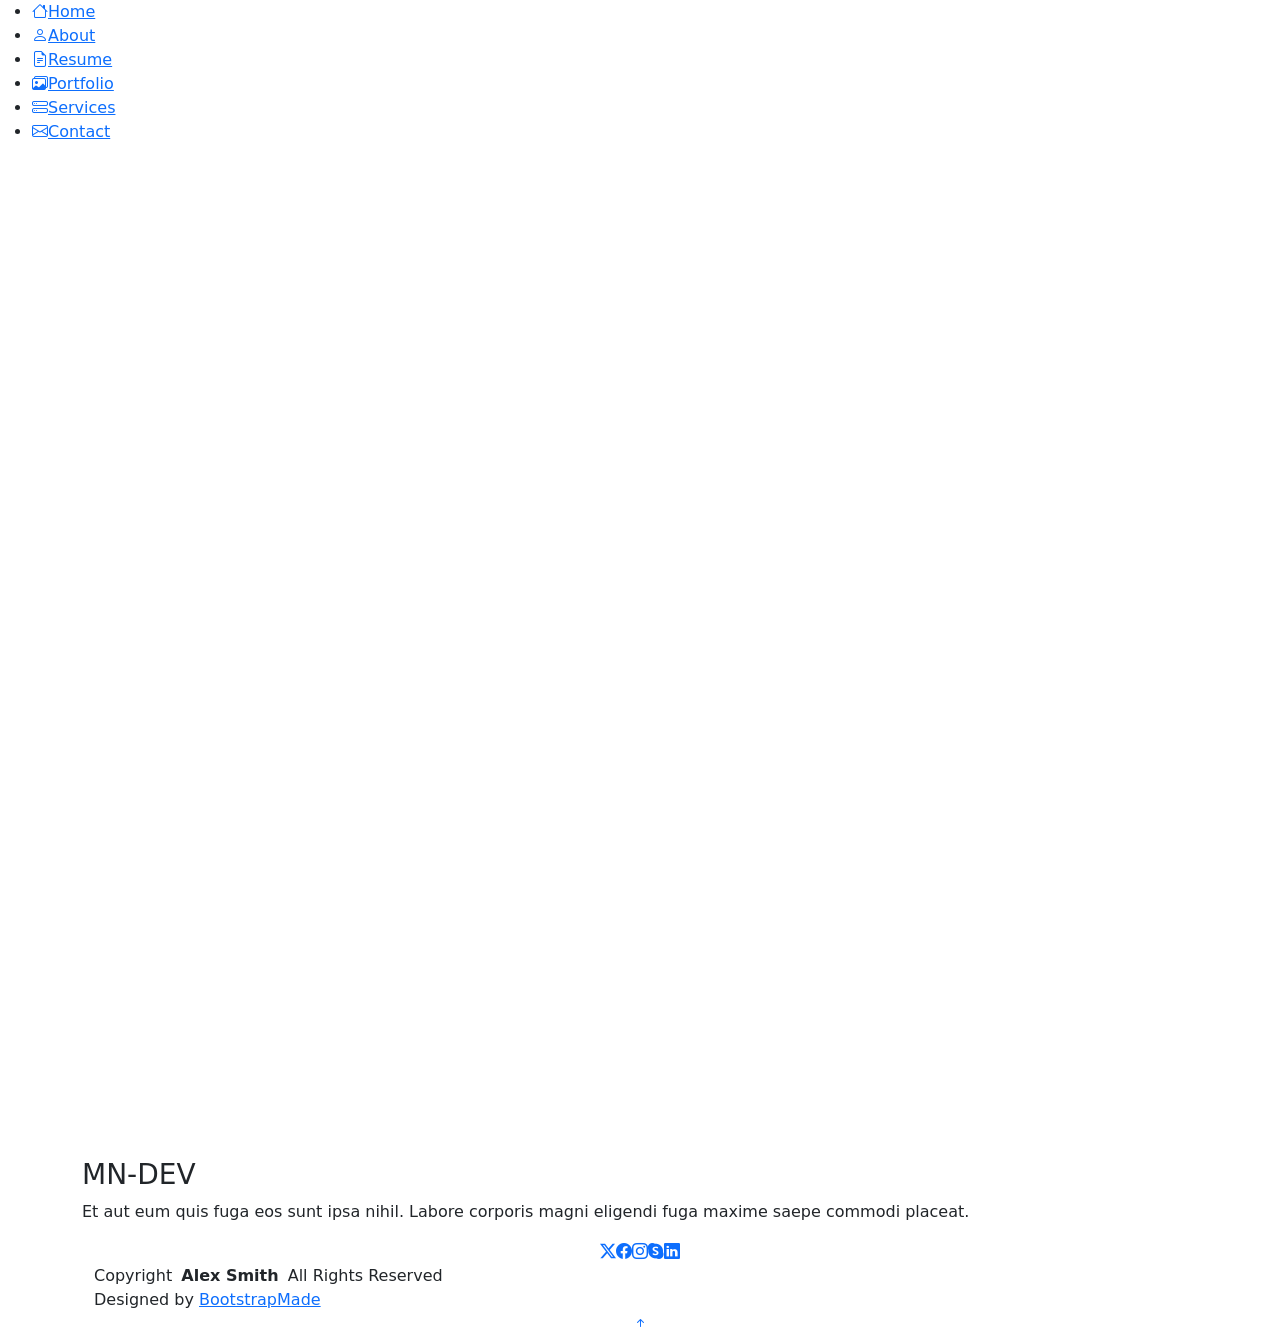
==== portfolio-details.html @ 781dfd60 "second commit" ====
<!DOCTYPE html>
<html lang="en">

<head>
  <meta charset="utf-8">
  <meta content="width=device-width, initial-scale=1.0" name="viewport">
  <title>Portfolio Details - MyResume Bootstrap Template</title>
  <meta content="" name="description">
  <meta content="" name="keywords">

  <!-- Favicons -->
  <link href="assets/img/favicon.png" rel="icon">
  <link href="assets/img/apple-touch-icon.png" rel="apple-touch-icon">

  <!-- Fonts -->
  <link href="https://fonts.googleapis.com" rel="preconnect">
  <link href="https://fonts.gstatic.com" rel="preconnect" crossorigin>
  <link href="https://fonts.googleapis.com/css2?family=Roboto:ital,wght@0,100;0,300;0,400;0,500;0,700;0,900;1,100;1,300;1,400;1,500;1,700;1,900&family=Poppins:ital,wght@0,100;0,200;0,300;0,400;0,500;0,600;0,700;0,800;0,900;1,100;1,200;1,300;1,400;1,500;1,600;1,700;1,800;1,900&family=Raleway:ital,wght@0,100;0,200;0,300;0,400;0,500;0,600;0,700;0,800;0,900;1,100;1,200;1,300;1,400;1,500;1,600;1,700;1,800;1,900&display=swap" rel="stylesheet">

  <!-- Vendor CSS Files -->
  <link href="assets/vendor/bootstrap/css/bootstrap.min.css" rel="stylesheet">
  <link href="assets/vendor/bootstrap-icons/bootstrap-icons.css" rel="stylesheet">
  <link href="assets/vendor/aos/aos.css" rel="stylesheet">
  <link href="assets/vendor/glightbox/css/glightbox.min.css" rel="stylesheet">
  <link href="assets/vendor/swiper/swiper-bundle.min.css" rel="stylesheet">

  <!-- Main CSS File -->
  <link href="assets/css/main.css" rel="stylesheet">

  <!-- =======================================================
  * Template Name: MyResume
  * Template URL: https://bootstrapmade.com/free-html-bootstrap-template-my-resume/
  * Updated: Jun 29 2024 with Bootstrap v5.3.3
  * Author: BootstrapMade.com
  * License: https://bootstrapmade.com/license/
  ======================================================== -->
</head>

<body class="portfolio-details-page">

  <header id="header" class="header d-flex flex-column justify-content-center">

    <i class="header-toggle d-xl-none bi bi-list"></i>

    <nav id="navmenu" class="navmenu">
      <ul>
        <li><a href="#hero"><i class="bi bi-house navicon"></i><span>Home</span></a></li>
        <li><a href="#about"><i class="bi bi-person navicon"></i><span>About</span></a></li>
        <li><a href="#resume"><i class="bi bi-file-earmark-text navicon"></i><span>Resume</span></a></li>
        <li><a href="#portfolio"><i class="bi bi-images navicon"></i><span>Portfolio</span></a></li>
        <li><a href="#services"><i class="bi bi-hdd-stack navicon"></i><span>Services</span></a></li>
        <li><a href="#contact"><i class="bi bi-envelope navicon"></i><span>Contact</span></a></li>
      </ul>
    </nav>

  </header>

  <main class="main">

    <!-- Page Title -->
    <div class="page-title" data-aos="fade">
      <div class="container">
        <nav class="breadcrumbs">
          <ol>
            <li><a href="index.html">Home</a></li>
            <li class="current">Portfolio Details</li>
          </ol>
        </nav>
        <h1>Portfolio Details</h1>
      </div>
    </div><!-- End Page Title -->

    <!-- Portfolio Details Section -->
    <section id="portfolio-details" class="portfolio-details section">

      <div class="container" data-aos="fade-up">

        <div class="portfolio-details-slider swiper init-swiper">
          <script type="application/json" class="swiper-config">
            {
              "loop": true,
              "speed": 600,
              "autoplay": {
                "delay": 5000
              },
              "slidesPerView": "auto",
              "navigation": {
                "nextEl": ".swiper-button-next",
                "prevEl": ".swiper-button-prev"
              },
              "pagination": {
                "el": ".swiper-pagination",
                "type": "bullets",
                "clickable": true
              }
            }
          </script>
          <div id="swipper" class="swiper-wrapper align-items-center">

            <div class="swiper-slide">
              <img src="assets/img/portfolio/app-1.jpg" alt="">
            </div>

            <div class="swiper-slide">
              <img src="assets/img/portfolio/product-1.jpg" alt="">
            </div>

            <div class="swiper-slide">
              <img src="assets/img/portfolio/branding-1.jpg" alt="">
            </div>

            <div class="swiper-slide">
              <img src="assets/img/portfolio/books-1.jpg" alt="">
            </div>

          </div>
          <div class="swiper-button-prev"></div>
          <div class="swiper-button-next"></div>
          <div class="swiper-pagination"></div>
        </div>

        <div class="row justify-content-between gy-4 mt-4">

          <div class="col-lg-8" id="project-details"></div>
          <div class="col-lg-3" id="project-info"></div>

        </div>

        <div class="text-center mt-4">
          <button id="prevBtn" class="btn btn-outline-secondary me-2">Previous</button>
          <button id="nextBtn" class="btn btn-primary">Next</button>
        </div>

      </div>

    </section><!-- /Portfolio Details Section -->

  </main>

  <footer id="footer" class="footer position-relative light-background">
    <div class="container">
      <h3 class="sitename">MN-DEV</h3>
      <p>Et aut eum quis fuga eos sunt ipsa nihil. Labore corporis magni eligendi fuga maxime saepe commodi placeat.</p>
      <div class="social-links d-flex justify-content-center">
        <a href=""><i class="bi bi-twitter-x"></i></a>
        <a href=""><i class="bi bi-facebook"></i></a>
        <a href=""><i class="bi bi-instagram"></i></a>
        <a href=""><i class="bi bi-skype"></i></a>
        <a href=""><i class="bi bi-linkedin"></i></a>
      </div>
      <div class="container" style="opacity: 1;">
        <div class="copyright">
          <span>Copyright</span> <strong class="px-1 sitename">Alex Smith</strong> <span>All Rights Reserved</span>
        </div>
        <div class="credits">
          <!-- All the links in the footer should remain intact. -->
          <!-- You can delete the links only if you've purchased the pro version. -->
          <!-- Licensing information: https://bootstrapmade.com/license/ -->
          <!-- Purchase the pro version with working PHP/AJAX contact form: [buy-url] -->
          Designed by <a href="https://bootstrapmade.com/">BootstrapMade</a>
        </div>
      </div>
    </div>
  </footer>

  <!-- Scroll Top -->
  <a href="#" id="scroll-top" class="scroll-top d-flex align-items-center justify-content-center"><i class="bi bi-arrow-up-short"></i></a>

  <!-- Preloader -->
  <div id="preloader"></div>

  <!-- Vendor JS Files -->
  <script src="assets/vendor/bootstrap/js/bootstrap.bundle.min.js"></script>
  <script src="assets/vendor/php-email-form/validate.js"></script>
  <script src="assets/vendor/aos/aos.js"></script>
  <script src="assets/vendor/typed.js/typed.umd.js"></script>
  <script src="assets/vendor/purecounter/purecounter_vanilla.js"></script>
  <script src="assets/vendor/waypoints/noframework.waypoints.js"></script>
  <script src="assets/vendor/glightbox/js/glightbox.min.js"></script>
  <script src="assets/vendor/imagesloaded/imagesloaded.pkgd.min.js"></script>
  <script src="assets/vendor/isotope-layout/isotope.pkgd.min.js"></script>
  <script src="assets/vendor/swiper/swiper-bundle.min.js"></script>

  <!-- Main JS File -->
  <script src="assets/js/main.js"></script>
  <script src="assets/js/data.js"></script>
  <script src="assets/js/project-details.js"></script>

</body>

</html>
---- assets/css/main.css ----
/**
* Template Name: MyResume
* Template URL: https://bootstrapmade.com/free-html-bootstrap-template-my-resume/
* Updated: Jun 29 2024 with Bootstrap v5.3.3
* Author: BootstrapMade.com
* License: https://bootstrapmade.com/license/
*/

/*--------------------------------------------------------------
# Font & Color Variables
# Help: https://bootstrapmade.com/color-system/
--------------------------------------------------------------*/
/* Fonts */
:root {
  --default-font: "Roboto",  system-ui, -apple-system, "Segoe UI", Roboto, "Helvetica Neue", Arial, "Noto Sans", "Liberation Sans", sans-serif, "Apple Color Emoji", "Segoe UI Emoji", "Segoe UI Symbol", "Noto Color Emoji";
  --heading-font: "Raleway",  sans-serif;
  --nav-font: "Poppins",  sans-serif;
}

/* Global Colors - The following color variables are used throughout the website. Updating them here will change the color scheme of the entire website */
:root { 
  --background-color: #ffffff; /* Background color for the entire website, including individual sections */
  --default-color: #272829; /* Default color used for the majority of the text content across the entire website */
  --heading-color: #45505b; /* Color for headings, subheadings and title throughout the website */
  --accent-color: #0563bb; /* Accent color that represents your brand on the website. It's used for buttons, links, and other elements that need to stand out */
  --surface-color: #ffffff; /* The surface color is used as a background of boxed elements within sections, such as cards, icon boxes, or other elements that require a visual separation from the global background. */
  --contrast-color: #ffffff; /* Contrast color for text, ensuring readability against backgrounds of accent, heading, or default colors. */
}

/* Nav Menu Colors - The following color variables are used specifically for the navigation menu. They are separate from the global colors to allow for more customization options */
:root {
  --nav-color: #45505b;  /* The default color of the main navmenu links */
  --nav-hover-color: #0563bb; /* Applied to main navmenu links when they are hovered over or active */
  --nav-mobile-background-color: #ffffff; /* Used as the background color for mobile navigation menu */
  --nav-dropdown-background-color: #ffffff; /* Used as the background color for dropdown items that appear when hovering over primary navigation items */
  --nav-dropdown-color: #212529; /* Used for navigation links of the dropdown items in the navigation menu. */
  --nav-dropdown-hover-color: #0563bb; /* Similar to --nav-hover-color, this color is applied to dropdown navigation links when they are hovered over. */
}

/* Color Presets - These classes override global colors when applied to any section or element, providing reuse of the sam color scheme. */

.light-background {
  --background-color: #f9f9f9;
  --surface-color: #ffffff;
}

.dark-background {
  --background-color: #060606;
  --default-color: #ffffff;
  --heading-color: #ffffff;
  --surface-color: #252525;
  --contrast-color: #ffffff;
}

/* Smooth scroll */
:root {
  scroll-behavior: smooth;
}

/*--------------------------------------------------------------
# General Styling & Shared Classes
--------------------------------------------------------------*/
body {
  color: var(--default-color);
  background-color: var(--background-color);
  font-family: var(--default-font);
}

a {
  color: var(--accent-color);
  text-decoration: none;
  transition: 0.3s;
}

a:hover {
  color: color-mix(in srgb, var(--accent-color), transparent 25%);
  text-decoration: none;
}

h1,
h2,
h3,
h4,
h5,
h6 {
  color: var(--heading-color);
  font-family: var(--heading-font);
}

/* PHP Email Form Messages
------------------------------*/
.php-email-form .error-message {
  display: none;
  background: #df1529;
  color: #ffffff;
  text-align: left;
  padding: 15px;
  margin-bottom: 24px;
  font-weight: 600;
}

.php-email-form .sent-message {
  display: none;
  color: #ffffff;
  background: #059652;
  text-align: center;
  padding: 15px;
  margin-bottom: 24px;
  font-weight: 600;
}

.php-email-form .loading {
  display: none;
  background: var(--surface-color);
  text-align: center;
  padding: 15px;
  margin-bottom: 24px;
}

.php-email-form .loading:before {
  content: "";
  display: inline-block;
  border-radius: 50%;
  width: 24px;
  height: 24px;
  margin: 0 10px -6px 0;
  border: 3px solid var(--accent-color);
  border-top-color: var(--surface-color);
  animation: php-email-form-loading 1s linear infinite;
}

@keyframes php-email-form-loading {
  0% {
    transform: rotate(0deg);
  }

  100% {
    transform: rotate(360deg);
  }
}

/*--------------------------------------------------------------
# Global Header
--------------------------------------------------------------*/
.header {
  color: var(--default-color);
  position: fixed;
  top: 0;
  left: 0;
  bottom: 0;
  padding: 0 15px;
  transition: all ease-in-out 0.3s;
  overflow-y: auto;
  z-index: 997;
  min-width: 200px;
}

@media (max-width: 1199px) {
  .header {
    background-color: var(--background-color);
    border-right: 1px solid color-mix(in srgb, var(--default-color), transparent 90%);
    width: 300px;
    left: -100%;
  }
}

@media (min-width: 1200px) and (max-width: 1600px) {
  .header~main {
    margin-left: 160px;
  }

  .header~main .hero {
    margin-left: -160px;
    width: 100vw;
  }
}

.header.header-show {
  left: 0;
}

.header .header-toggle {
  color: var(--contrast-color);
  background-color: var(--accent-color);
  font-size: 22px;
  display: flex;
  align-items: center;
  justify-content: center;
  width: 40px;
  height: 40px;
  border-radius: 50%;
  cursor: pointer;
  position: fixed;
  top: 15px;
  right: 15px;
  z-index: 9999;
  transition: background-color 0.3s;
}

.header .header-toggle:hover {
  color: var(--contrast-color);
  background-color: color-mix(in srgb, var(--accent-color) 90%, white 15%);
}

/*--------------------------------------------------------------
# Navigation Menu
--------------------------------------------------------------*/
.navmenu {
  padding: 0;
  z-index: 9997;
}

.navmenu ul {
  list-style: none;
  padding: 0 0 20px 0;
  margin: 0;
  width: 140px;
}

.navmenu a,
.navmenu a:focus {
  color: var(--nav-color);
  font-family: var(--nav-font);
  display: flex;
  align-items: center;
  padding: 10px 18px;
  margin-bottom: 8px;
  font-size: 15px;
  border-radius: 50px;
  background: color-mix(in srgb, var(--default-color), transparent 92%);
  height: 56px;
  width: 100%;
  overflow: hidden;
  transition: 0.3s;
}

.navmenu a i,
.navmenu a:focus i {
  font-size: 20px;
}

.navmenu a span,
.navmenu a:focus span {
  padding: 0 5px 0 7px;
}

@media (min-width: 992px) {

  .navmenu a,
  .navmenu a:focus {
    max-width: 56px;
  }

  .navmenu a span,
  .navmenu a:focus span {
    display: none;
  }
}

.navmenu a:hover,
.navmenu .active,
.navmenu .active:focus,
.navmenu li:hover>a {
  color: var(--contrast-color);
  background: var(--nav-hover-color);
}

.navmenu a:hover,
.navmenu li:hover>a {
  max-width: 100%;
  color: var(--contrast-color);
}

.navmenu a:hover span,
.navmenu li:hover>a span {
  display: block;
}

/*--------------------------------------------------------------
# Global Footer
--------------------------------------------------------------*/
.footer {
  color: var(--default-color);
  background-color: var(--background-color);
  font-size: 14px;
  text-align: center;
  padding: 30px 0;
  position: relative;
}

.footer h3 {
  font-size: 36px;
  font-weight: 700;
  position: relative;
  padding: 0;
  margin: 0 0 15px 0;
}

.footer p {
  font-size: 15;
  font-style: italic;
  padding: 0;
  margin: 0 0 30px 0;
}

.footer .social-links {
  margin: 0 0 30px 0;
}

.footer .social-links a {
  font-size: 16px;
  display: flex;
  align-items: center;
  justify-content: center;
  background: var(--accent-color);
  color: var(--contrast-color);
  line-height: 1;
  margin: 0 4px;
  border-radius: 50%;
  text-align: center;
  width: 36px;
  height: 36px;
  transition: 0.3s;
}

.footer .social-links a:hover {
  background: color-mix(in srgb, var(--accent-color), transparent 20%);
  text-decoration: none;
}

.footer .copyright {
  padding-top: 25px;
  border-top: 1px solid color-mix(in srgb, var(--default-color), transparent 90%);
}

.footer .credits {
  font-size: 13px;
  padding-top: 5px;
}

/*--------------------------------------------------------------
# Preloader
--------------------------------------------------------------*/
#preloader {
  position: fixed;
  inset: 0;
  z-index: 999999;
  overflow: hidden;
  background: var(--background-color);
  transition: all 0.6s ease-out;
}

#preloader:before {
  content: "";
  position: fixed;
  top: calc(50% - 30px);
  left: calc(50% - 30px);
  border: 6px solid #ffffff;
  border-color: var(--accent-color) transparent var(--accent-color) transparent;
  border-radius: 50%;
  width: 60px;
  height: 60px;
  animation: animate-preloader 1.5s linear infinite;
}

@keyframes animate-preloader {
  0% {
    transform: rotate(0deg);
  }

  100% {
    transform: rotate(360deg);
  }
}

/*--------------------------------------------------------------
# Scroll Top Button
--------------------------------------------------------------*/
.scroll-top {
  position: fixed;
  visibility: hidden;
  opacity: 0;
  right: 15px;
  bottom: -15px;
  z-index: 99999;
  background-color: var(--accent-color);
  width: 44px;
  height: 44px;
  border-radius: 50px;
  transition: all 0.4s;
}

.scroll-top i {
  font-size: 24px;
  color: var(--contrast-color);
  line-height: 0;
}

.scroll-top:hover {
  background-color: color-mix(in srgb, var(--accent-color), transparent 20%);
  color: var(--contrast-color);
}

.scroll-top.active {
  visibility: visible;
  opacity: 1;
  bottom: 15px;
}

/*--------------------------------------------------------------
# Disable aos animation delay on mobile devices
--------------------------------------------------------------*/
@media screen and (max-width: 768px) {
  [data-aos-delay] {
    transition-delay: 0 !important;
  }
}

/*--------------------------------------------------------------
# Global Page Titles & Breadcrumbs
--------------------------------------------------------------*/
.page-title {
  --background-color: color-mix(in srgb, var(--default-color), transparent 96%);
  color: var(--default-color);
  background-color: var(--background-color);
  padding: 20px 0;
  position: relative;
}

.page-title h1 {
  font-size: 28px;
  font-weight: 700;
  margin: 0;
}

.page-title .breadcrumbs ol {
  display: flex;
  flex-wrap: wrap;
  list-style: none;
  padding: 0 0 10px 0;
  margin: 0;
  font-size: 14px;
  font-weight: 400;
}

.page-title .breadcrumbs ol li+li {
  padding-left: 10px;
}

.page-title .breadcrumbs ol li+li::before {
  content: "/";
  display: inline-block;
  padding-right: 10px;
  color: color-mix(in srgb, var(--default-color), transparent 70%);
}

/*--------------------------------------------------------------
# Global Sections
--------------------------------------------------------------*/
section,
.section {
  color: var(--default-color);
  background-color: var(--background-color);
  padding: 60px 0;
  overflow: clip;
}

/*--------------------------------------------------------------
# Global Section Titles
--------------------------------------------------------------*/
.section-title {
  text-align: center;
  padding-bottom: 60px;
  position: relative;
}

.section-title h2 {
  font-size: 32px;
  font-weight: 700;
  margin-bottom: 20px;
  padding-bottom: 20px;
  position: relative;
}

.section-title h2:before {
  content: "";
  position: absolute;
  display: block;
  width: 160px;
  height: 1px;
  background: color-mix(in srgb, var(--default-color), transparent 60%);
  left: 0;
  right: 0;
  bottom: 1px;
  margin: auto;
}

.section-title h2::after {
  content: "";
  position: absolute;
  display: block;
  width: 60px;
  height: 3px;
  background: var(--accent-color);
  left: 0;
  right: 0;
  bottom: 0;
  margin: auto;
}

.section-title p {
  margin-bottom: 0;
}

/*--------------------------------------------------------------
# Hero Section
--------------------------------------------------------------*/
.hero {
  width: 100%;
  min-height: 100vh;
  position: relative;
  padding: 80px 0;
  display: flex;
  align-items: center;
  justify-content: center;
}

.hero img {
  position: absolute;
  inset: 0;
  display: block;
  width: 100%;
  height: 100%;
  object-fit: cover;
  z-index: 1;
}

.hero:before {
  content: "";
  background: color-mix(in srgb, var(--background-color), transparent 30%);
  position: absolute;
  inset: 0;
  z-index: 2;
}

.hero .container {
  position: relative;
  z-index: 3;
}

.hero h2 {
  margin: 0;
  font-size: 64px;
  font-weight: 700;
}

.hero p {
  margin: 5px 0 0 0;
  font-size: 26px;
}

.hero p span {
  letter-spacing: 1px;
  border-bottom: 2px solid var(--accent-color);
}

.hero .social-links {
  margin-top: 25px;
}

.hero .social-links a {
  font-size: 20px;
  display: inline-block;
  color: color-mix(in srgb, var(--default-color), transparent 30%);
  line-height: 1;
  margin-right: 20px;
  transition: 0.3s;
}

.hero .social-links a:hover {
  color: var(--accent-color);
}

@media (max-width: 768px) {
  .hero h2 {
    font-size: 32px;
  }

  .hero p {
    font-size: 20px;
  }
}

/*--------------------------------------------------------------
# About Section
--------------------------------------------------------------*/
.about .content h2 {
  font-weight: 700;
  font-size: 24px;
}

.about .content ul {
  list-style: none;
  padding: 0;
}

.about .content ul li {
  margin-bottom: 20px;
  display: flex;
  align-items: center;
}

.about .content ul strong {
  margin-right: 10px;
}

.about .content ul i {
  font-size: 16px;
  margin-right: 5px;
  color: var(--accent-color);
  line-height: 0;
}

/*--------------------------------------------------------------
# Stats Section
--------------------------------------------------------------*/
.stats i {
  background-color: var(--accent-color);
  color: var(--contrast-color);
  width: 54px;
  height: 54px;
  font-size: 24px;
  border-radius: 50px;
  display: inline-flex;
  align-items: center;
  justify-content: center;
  position: relative;
  z-index: 1;
}

.stats .stats-item {
  margin-top: 10px;
  width: 100%;
  position: relative;
  text-align: center;
  z-index: 0;
}

.stats .stats-item span {
  font-size: 36px;
  display: block;
  font-weight: 700;
  color: color-mix(in srgb, var(--default-color), transparent 20%);
}

.stats .stats-item p {
  padding: 0;
  margin: 0;
  color: color-mix(in srgb, var(--default-color), transparent 50%);
  font-size: 16px;
}

/*--------------------------------------------------------------
# Skills Section
--------------------------------------------------------------*/
.skills .progress {
  height: 60px;
  display: block;
  background: none;
  border-radius: 0;
}

.skills .progress .skill {
  color: var(--heading-color);
  padding: 0;
  margin: 0 0 6px 0;
  text-transform: uppercase;
  display: block;
  font-weight: 600;
  font-family: var(--heading-font);
}

.skills .progress .skill .val {
  float: right;
  font-style: normal;
}

.skills .progress-bar-wrap {
  background: color-mix(in srgb, var(--default-color), transparent 90%);
  height: 10px;
}

.skills .progress-bar {
  width: 1px;
  height: 10px;
  transition: 0.9s;
  background-color: var(--accent-color);
}

/*--------------------------------------------------------------
# Resume Section
--------------------------------------------------------------*/
.resume .resume-title {
  color: var(--heading-color);
  font-size: 26px;
  font-weight: 700;
  margin-top: 20px;
  margin-bottom: 20px;
}

.resume .resume-item {
  padding: 0 0 20px 20px;
  margin-top: -2px;
  border-left: 2px solid var(--accent-color);
  position: relative;
}

.resume .resume-item h4 {
  line-height: 18px;
  font-size: 18px;
  font-weight: 600;
  text-transform: uppercase;
  color: color-mix(in srgb, var(--default-color), transparent 20%);
  margin-bottom: 10px;
}

.resume .resume-item h5 {
  font-size: 16px;
  padding: 5px 15px;
  display: inline-block;
  font-weight: 600;
  margin-bottom: 10px;
}

.resume .resume-item ul {
  padding-left: 20px;
}

.resume .resume-item ul li {
  padding-bottom: 10px;
}

.resume .resume-item:last-child {
  padding-bottom: 0;
}

.resume .resume-item::before {
  content: "";
  position: absolute;
  width: 16px;
  height: 16px;
  border-radius: 50px;
  left: -9px;
  top: 0;
  background: var(--background-color);
  border: 2px solid var(--accent-color);
}

/*--------------------------------------------------------------
# Portfolio Section
--------------------------------------------------------------*/
.portfolio .portfolio-filters {
  padding: 0;
  margin: 0 auto 20px auto;
  list-style: none;
  text-align: center;
}

.portfolio .portfolio-filters li {
  cursor: pointer;
  display: inline-block;
  padding: 8px 20px 10px 20px;
  margin: 0;
  font-size: 15px;
  font-weight: 500;
  line-height: 1;
  margin-bottom: 5px;
  border-radius: 50px;
  transition: all 0.3s ease-in-out;
  font-family: var(--heading-font);
}

.portfolio .portfolio-filters li:hover,
.portfolio .portfolio-filters li.filter-active {
  color: var(--contrast-color);
  background-color: var(--accent-color);
}

.portfolio .portfolio-filters li:first-child {
  margin-left: 0;
}

.portfolio .portfolio-filters li:last-child {
  margin-right: 0;
}

@media (max-width: 575px) {
  .portfolio .portfolio-filters li {
    font-size: 14px;
    margin: 0 0 10px 0;
  }
}

.portfolio .portfolio-item {
  position: relative;
  overflow: hidden;
}

.portfolio .portfolio-item .portfolio-info {
  opacity: 0;
  position: absolute;
  left: 12px;
  right: 12px;
  bottom: -100%;
  z-index: 3;
  transition: all ease-in-out 0.5s;
  background: color-mix(in srgb, var(--background-color), transparent 10%);
  padding: 15px;
}

.portfolio .portfolio-item .portfolio-info h4 {
  font-size: 18px;
  font-weight: 600;
  padding-right: 50px;
}

.portfolio .portfolio-item .portfolio-info p {
  color: color-mix(in srgb, var(--default-color), transparent 30%);
  font-size: 14px;
  margin-bottom: 0;
  padding-right: 50px;
}

.portfolio .portfolio-item .portfolio-info .preview-link,
.portfolio .portfolio-item .portfolio-info .details-link {
  position: absolute;
  right: 50px;
  font-size: 24px;
  top: calc(50% - 14px);
  color: color-mix(in srgb, var(--default-color), transparent 30%);
  transition: 0.3s;
  line-height: 0;
}

.portfolio .portfolio-item .portfolio-info .preview-link:hover,
.portfolio .portfolio-item .portfolio-info .details-link:hover {
  color: var(--accent-color);
}

.portfolio .portfolio-item .portfolio-info .details-link {
  right: 14px;
  font-size: 28px;
}

.portfolio .portfolio-item:hover .portfolio-info {
  opacity: 1;
  bottom: 0;
}

/*--------------------------------------------------------------
# Services Section
--------------------------------------------------------------*/
.services .service-item {
  background-color: var(--surface-color);
  box-shadow: 0px 5px 90px 0px rgba(0, 0, 0, 0.1);
  height: 100%;
  padding: 60px 30px;
  text-align: center;
  transition: 0.3s;
  border-radius: 5px;
}

.services .service-item .icon {
  margin: 0 auto;
  width: 100px;
  height: 100px;
  display: flex;
  align-items: center;
  justify-content: center;
  transition: ease-in-out 0.3s;
  position: relative;
}

.services .service-item .icon i {
  font-size: 36px;
  transition: 0.5s;
  position: relative;
}

.services .service-item .icon svg {
  position: absolute;
  top: 0;
  left: 0;
}

.services .service-item .icon svg path {
  transition: 0.5s;
  fill: color-mix(in srgb, var(--default-color), transparent 95%);
}

.services .service-item h3 {
  font-weight: 700;
  margin: 10px 0 15px 0;
  font-size: 22px;
}

.services .service-item p {
  line-height: 24px;
  font-size: 14px;
  margin-bottom: 0;
}

.services .service-item:hover {
  box-shadow: 0px 5px 35px 0px rgba(0, 0, 0, 0.1);
}

.services .service-item.item-cyan i {
  color: #0dcaf0;
}

.services .service-item.item-cyan:hover .icon i {
  color: #fff;
}

.services .service-item.item-cyan:hover .icon path {
  fill: #0dcaf0;
}

.services .service-item.item-orange i {
  color: #fd7e14;
}

.services .service-item.item-orange:hover .icon i {
  color: #fff;
}

.services .service-item.item-orange:hover .icon path {
  fill: #fd7e14;
}

.services .service-item.item-teal i {
  color: #20c997;
}

.services .service-item.item-teal:hover .icon i {
  color: #fff;
}

.services .service-item.item-teal:hover .icon path {
  fill: #20c997;
}

.services .service-item.item-red i {
  color: #df1529;
}

.services .service-item.item-red:hover .icon i {
  color: #fff;
}

.services .service-item.item-red:hover .icon path {
  fill: #df1529;
}

.services .service-item.item-indigo i {
  color: #6610f2;
}

.services .service-item.item-indigo:hover .icon i {
  color: #fff;
}

.services .service-item.item-indigo:hover .icon path {
  fill: #6610f2;
}

.services .service-item.item-pink i {
  color: #f3268c;
}

.services .service-item.item-pink:hover .icon i {
  color: #fff;
}

.services .service-item.item-pink:hover .icon path {
  fill: #f3268c;
}

/*--------------------------------------------------------------
# Testimonials Section
--------------------------------------------------------------*/
.testimonials .testimonials-carousel,
.testimonials .testimonials-slider {
  overflow: hidden;
}

.testimonials .testimonial-item .testimonial-content {
  border-left: 3px solid var(--accent-color);
  padding-left: 30px;
}

.testimonials .testimonial-item .testimonial-img {
  border-radius: 50%;
  border: 4px solid var(--background-color);
  margin: 0 auto;
}

.testimonials .testimonial-item h3 {
  font-size: 20px;
  font-weight: bold;
  margin: 10px 0 5px 0;
}

.testimonials .testimonial-item h4 {
  font-size: 14px;
  color: color-mix(in srgb, var(--default-color), transparent 40%);
  margin: 0 0 10px 0;
}

.testimonials .testimonial-item .stars i {
  color: #ffc107;
  margin: 0 1px;
}

.testimonials .testimonial-item .quote-icon-left,
.testimonials .testimonial-item .quote-icon-right {
  color: color-mix(in srgb, var(--accent-color), transparent 50%);
  font-size: 26px;
  line-height: 0;
}

.testimonials .testimonial-item .quote-icon-left {
  display: inline-block;
  left: -5px;
  position: relative;
}

.testimonials .testimonial-item .quote-icon-right {
  display: inline-block;
  right: -5px;
  position: relative;
  top: 10px;
  transform: scale(-1, -1);
}

.testimonials .testimonial-item p {
  font-style: italic;
}

.testimonials .swiper-wrapper {
  height: auto;
}

.testimonials .swiper-pagination {
  margin-top: 30px;
  position: relative;
}

.testimonials .swiper-pagination .swiper-pagination-bullet {
  width: 12px;
  height: 12px;
  background-color: color-mix(in srgb, var(--default-color), transparent 85%);
  opacity: 1;
}

.testimonials .swiper-pagination .swiper-pagination-bullet-active {
  background-color: var(--accent-color);
}

/*--------------------------------------------------------------
# Contact Section
--------------------------------------------------------------*/
.contact .info-item+.info-item {
  margin-top: 40px;
}

.contact .info-item i {
  color: var(--accent-color);
  background: color-mix(in srgb, var(--accent-color), transparent 92%);
  font-size: 20px;
  width: 44px;
  height: 44px;
  display: flex;
  justify-content: center;
  align-items: center;
  border-radius: 50px;
  transition: all 0.3s ease-in-out;
  margin-right: 15px;
}

.contact .info-item h3 {
  padding: 0;
  font-size: 18px;
  font-weight: 700;
  margin-bottom: 5px;
}

.contact .info-item p {
  padding: 0;
  margin-bottom: 0;
  font-size: 14px;
}

.contact .info-item:hover i {
  background: var(--accent-color);
  color: var(--contrast-color);
}

.contact .php-email-form {
  height: 100%;
}

.contact .php-email-form input[type=text],
.contact .php-email-form input[type=email],
.contact .php-email-form textarea {
  font-size: 14px;
  padding: 10px 15px;
  box-shadow: none;
  border-radius: 0;
  color: var(--default-color);
  background-color: color-mix(in srgb, var(--background-color), transparent 50%);
  border-color: color-mix(in srgb, var(--default-color), transparent 80%);
}

.contact .php-email-form input[type=text]:focus,
.contact .php-email-form input[type=email]:focus,
.contact .php-email-form textarea:focus {
  border-color: var(--accent-color);
}

.contact .php-email-form input[type=text]::placeholder,
.contact .php-email-form input[type=email]::placeholder,
.contact .php-email-form textarea::placeholder {
  color: color-mix(in srgb, var(--default-color), transparent 70%);
}

.contact .php-email-form button[type=submit] {
  color: var(--contrast-color);
  background: var(--accent-color);
  border: 0;
  padding: 10px 30px;
  transition: 0.4s;
  border-radius: 50px;
}

.contact .php-email-form button[type=submit]:hover {
  background: color-mix(in srgb, var(--accent-color), transparent 25%);
}

/*--------------------------------------------------------------
# Portfolio Details Section
--------------------------------------------------------------*/
.portfolio-details .portfolio-details-slider img {
  width: 100%;
}

.portfolio-details .swiper-wrapper {
  height: auto;
}

.portfolio-details .swiper-button-prev,
.portfolio-details .swiper-button-next {
  width: 48px;
  height: 48px;
}

.portfolio-details .swiper-button-prev:after,
.portfolio-details .swiper-button-next:after {
  color: rgba(255, 255, 255, 0.8);
  background-color: rgba(0, 0, 0, 0.15);
  font-size: 24px;
  border-radius: 50%;
  width: 48px;
  height: 48px;
  display: flex;
  align-items: center;
  justify-content: center;
  transition: 0.3s;
}

.portfolio-details .swiper-button-prev:hover:after,
.portfolio-details .swiper-button-next:hover:after {
  background-color: rgba(0, 0, 0, 0.3);
}

@media (max-width: 575px) {

  .portfolio-details .swiper-button-prev,
  .portfolio-details .swiper-button-next {
    display: none;
  }
}

.portfolio-details .swiper-pagination {
  margin-top: 20px;
  position: relative;
}

.portfolio-details .swiper-pagination .swiper-pagination-bullet {
  width: 10px;
  height: 10px;
  background-color: color-mix(in srgb, var(--default-color), transparent 85%);
  opacity: 1;
}

.portfolio-details .swiper-pagination .swiper-pagination-bullet-active {
  background-color: var(--accent-color);
}

.portfolio-details .portfolio-info h3 {
  font-size: 22px;
  font-weight: 700;
  margin-bottom: 20px;
  padding-bottom: 20px;
  position: relative;
}

.portfolio-details .portfolio-info h3:after {
  content: "";
  position: absolute;
  display: block;
  width: 50px;
  height: 3px;
  background: var(--accent-color);
  left: 0;
  bottom: 0;
}

.portfolio-details .portfolio-info ul {
  list-style: none;
  padding: 0;
  font-size: 15px;
}

.portfolio-details .portfolio-info ul li {
  display: flex;
  flex-direction: column;
  padding-bottom: 15px;
}

.portfolio-details .portfolio-info ul strong {
  text-transform: uppercase;
  font-weight: 400;
  color: color-mix(in srgb, var(--default-color), transparent 50%);
  font-size: 14px;
}

.portfolio-details .portfolio-info .btn-visit {
  padding: 8px 40px;
  background: var(--accent-color);
  color: var(--contrast-color);
  border-radius: 50px;
  transition: 0.3s;
}

.portfolio-details .portfolio-info .btn-visit:hover {
  background: color-mix(in srgb, var(--accent-color), transparent 20%);
}

.portfolio-details .portfolio-description h2 {
  font-size: 26px;
  font-weight: 700;
  margin-bottom: 20px;
}

.portfolio-details .portfolio-description p {
  padding: 0;
}

.portfolio-details .portfolio-description .testimonial-item {
  padding: 30px 30px 0 30px;
  position: relative;
  background: color-mix(in srgb, var(--default-color), transparent 97%);
  margin-bottom: 50px;
}

.portfolio-details .portfolio-description .testimonial-item .testimonial-img {
  width: 90px;
  border-radius: 50px;
  border: 6px solid var(--background-color);
  float: left;
  margin: 0 10px 0 0;
}

.portfolio-details .portfolio-description .testimonial-item h3 {
  font-size: 18px;
  font-weight: bold;
  margin: 15px 0 5px 0;
  padding-top: 20px;
}

.portfolio-details .portfolio-description .testimonial-item h4 {
  font-size: 14px;
  color: #6c757d;
  margin: 0;
}

.portfolio-details .portfolio-description .testimonial-item .quote-icon-left,
.portfolio-details .portfolio-description .testimonial-item .quote-icon-right {
  color: color-mix(in srgb, var(--accent-color), transparent 50%);
  font-size: 26px;
  line-height: 0;
}

.portfolio-details .portfolio-description .testimonial-item .quote-icon-left {
  display: inline-block;
  left: -5px;
  position: relative;
}

.portfolio-details .portfolio-description .testimonial-item .quote-icon-right {
  display: inline-block;
  right: -5px;
  position: relative;
  top: 10px;
  transform: scale(-1, -1);
}

.portfolio-details .portfolio-description .testimonial-item p {
  font-style: italic;
  margin: 0 0 15px 0 0 0;
  padding: 0;
}

/*--------------------------------------------------------------
# Service Details Section
--------------------------------------------------------------*/
.service-details .service-box {
  padding: 20px;
  box-shadow: 0px 2px 20px rgba(0, 0, 0, 0.1);
}

.service-details .service-box+.service-box {
  margin-top: 30px;
}

.service-details .service-box h4 {
  font-size: 20px;
  font-weight: 700;
  border-bottom: 2px solid color-mix(in srgb, var(--default-color), transparent 92%);
  padding-bottom: 15px;
  margin-bottom: 15px;
}

.service-details .services-list a {
  color: color-mix(in srgb, var(--default-color), transparent 20%);
  background-color: color-mix(in srgb, var(--default-color), transparent 96%);
  display: flex;
  align-items: center;
  padding: 12px 15px;
  margin-top: 15px;
  transition: 0.3s;
}

.service-details .services-list a:first-child {
  margin-top: 0;
}

.service-details .services-list a i {
  font-size: 16px;
  margin-right: 8px;
  color: var(--accent-color);
}

.service-details .services-list a.active {
  color: var(--contrast-color);
  background-color: var(--accent-color);
}

.service-details .services-list a.active i {
  color: var(--contrast-color);
}

.service-details .services-list a:hover {
  background-color: color-mix(in srgb, var(--accent-color), transparent 95%);
  color: var(--accent-color);
}

.service-details .download-catalog a {
  color: var(--default-color);
  display: flex;
  align-items: center;
  padding: 10px 0;
  transition: 0.3s;
  border-top: 1px solid color-mix(in srgb, var(--default-color), transparent 90%);
}

.service-details .download-catalog a:first-child {
  border-top: 0;
  padding-top: 0;
}

.service-details .download-catalog a:last-child {
  padding-bottom: 0;
}

.service-details .download-catalog a i {
  font-size: 24px;
  margin-right: 8px;
  color: var(--accent-color);
}

.service-details .download-catalog a:hover {
  color: var(--accent-color);
}

.service-details .help-box {
  background-color: var(--accent-color);
  color: var(--contrast-color);
  margin-top: 30px;
  padding: 30px 15px;
}

.service-details .help-box .help-icon {
  font-size: 48px;
}

.service-details .help-box h4,
.service-details .help-box a {
  color: var(--contrast-color);
}

.service-details .services-img {
  margin-bottom: 20px;
}

.service-details h3 {
  font-size: 26px;
  font-weight: 700;
}

.service-details p {
  font-size: 15px;
}

.service-details ul {
  list-style: none;
  padding: 0;
  font-size: 15px;
}

.service-details ul li {
  padding: 5px 0;
  display: flex;
  align-items: center;
}

.service-details ul i {
  font-size: 20px;
  margin-right: 8px;
  color: var(--accent-color);
}

/*--------------------------------------------------------------
# Starter Section Section
--------------------------------------------------------------*/
.starter-section {
  /* Add your styles here */
}
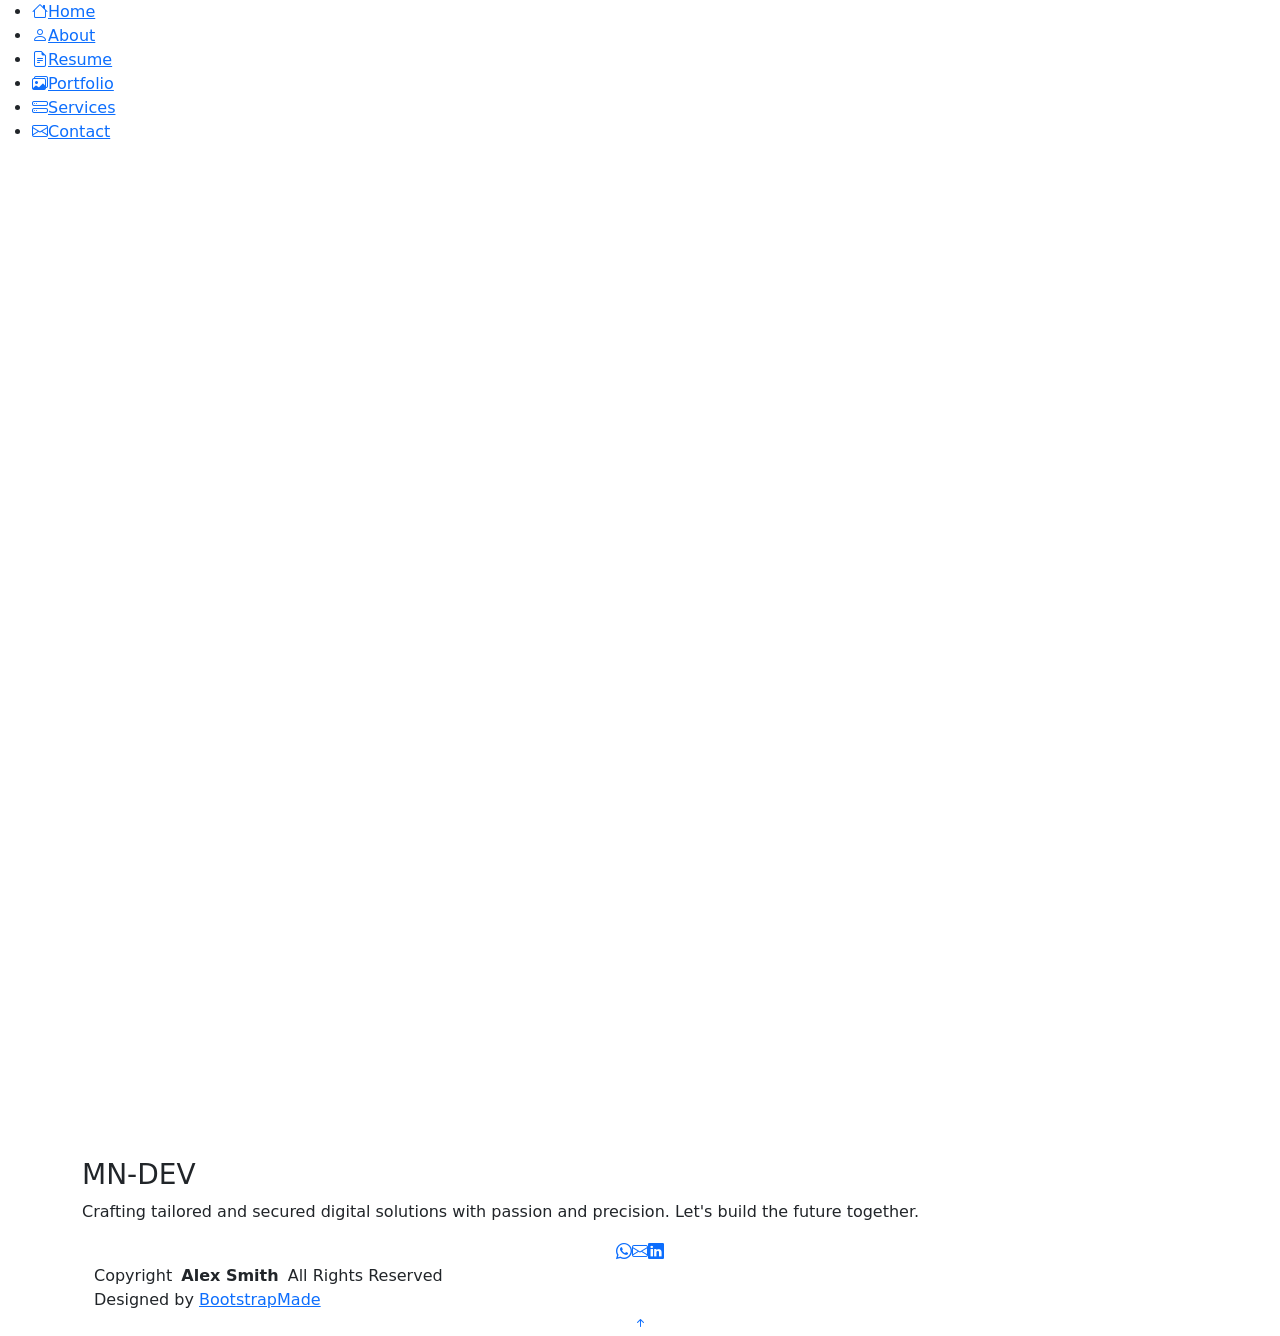
==== commit 9afb442e: "release 1.0" ====
--- a/portfolio-details.html
+++ b/portfolio-details.html
@@ -140,13 +140,11 @@
   <footer id="footer" class="footer position-relative light-background">
     <div class="container">
       <h3 class="sitename">MN-DEV</h3>
-      <p>Et aut eum quis fuga eos sunt ipsa nihil. Labore corporis magni eligendi fuga maxime saepe commodi placeat.</p>
+      <p>Crafting tailored and secured digital solutions with passion and precision. Let's build the future together.</p>
       <div class="social-links d-flex justify-content-center">
-        <a href=""><i class="bi bi-twitter-x"></i></a>
-        <a href=""><i class="bi bi-facebook"></i></a>
-        <a href=""><i class="bi bi-instagram"></i></a>
-        <a href=""><i class="bi bi-skype"></i></a>
-        <a href=""><i class="bi bi-linkedin"></i></a>
+        <a href="https://wa.me/+237691790529" target="_blank"><i class="bi bi-whatsapp"></i></a>
+        <a href="mailto:martialnounga@gmail.com" target="_blank"><i class="bi bi-envelope"></i></a>
+        <a href="https://www.linkedin.com/in/martial-nounga" target="_blank"><i class="bi bi-linkedin"></i></a>
       </div>
       <div class="container" style="opacity: 1;">
         <div class="copyright">
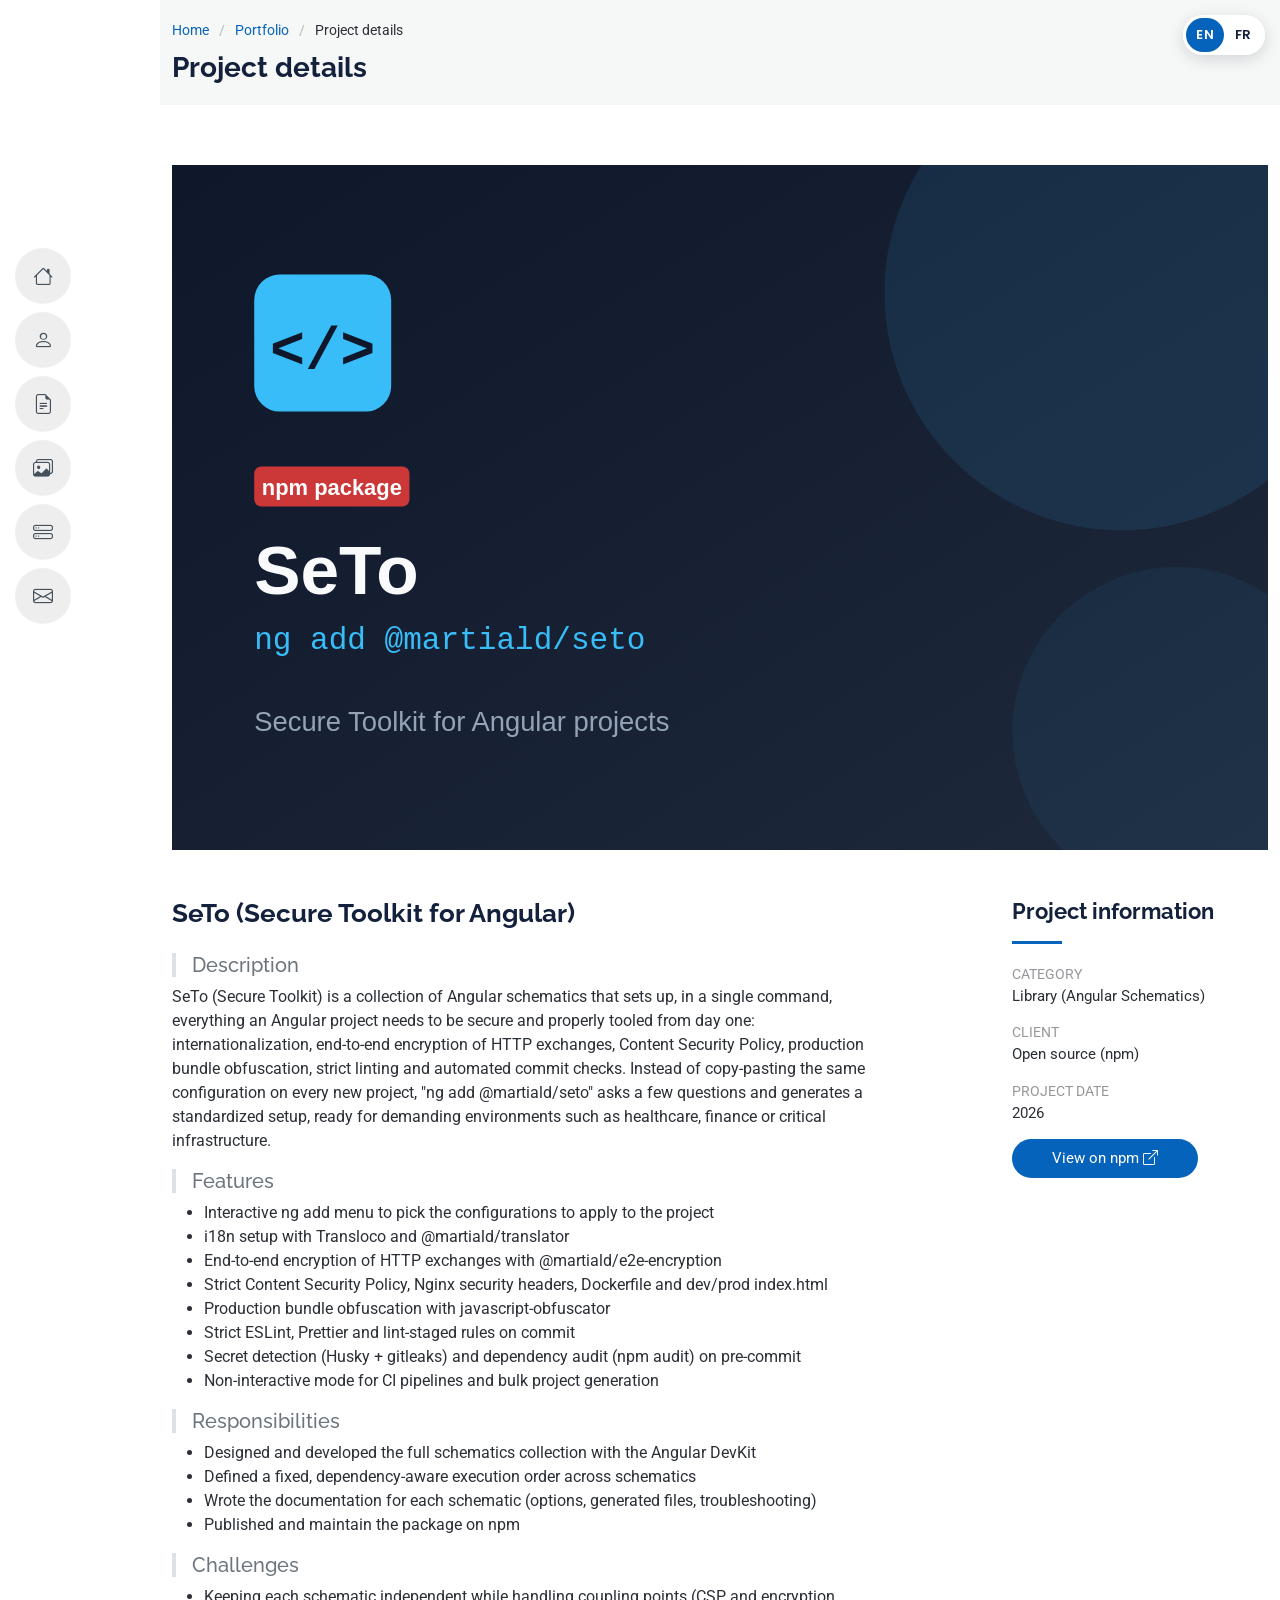
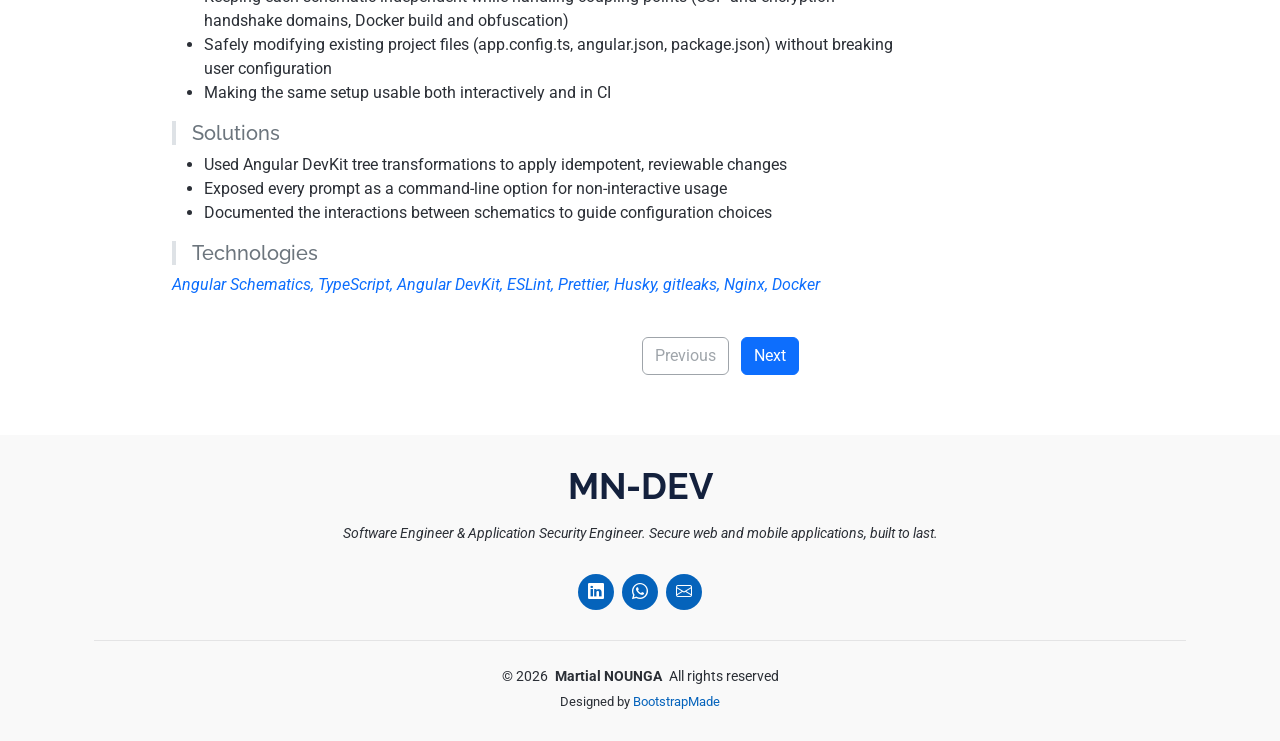
==== commit 65c3c352: "Internationalization impletemented" ====
--- a/portfolio-details.html
+++ b/portfolio-details.html
@@ -4,9 +4,15 @@
 <head>
   <meta charset="utf-8">
   <meta content="width=device-width, initial-scale=1.0" name="viewport">
-  <title>Portfolio Details - MyResume Bootstrap Template</title>
-  <meta content="" name="description">
-  <meta content="" name="keywords">
+  <title>Project details | Martial NOUNGA</title>
+  <meta content="Project case studies by Martial NOUNGA, Software Engineer and Application Security Engineer." name="description">
+  <meta content="Martial NOUNGA, MN-DEV, Software Engineer, Application Security Engineer, Developpeur Fullstack" name="keywords">
+
+  <meta property="og:title" content="Martial NOUNGA – Software Engineer & Application Security Engineer">
+  <meta property="og:type" content="website">
+  <meta property="og:url" content="https://m-dev-psi.vercel.app">
+  <meta property="og:image" content="https://m-dev-psi.vercel.app/assets/img/og-image1.jpg">
+  <meta property="og:description" content="Software Engineer and Application Security Engineer. I build secure web and mobile applications, automate security in CI/CD pipelines and perform penetration testing.">
 
   <!-- Favicons -->
   <link href="assets/img/favicon.png" rel="icon">
@@ -15,7 +21,7 @@
   <!-- Fonts -->
   <link href="https://fonts.googleapis.com" rel="preconnect">
   <link href="https://fonts.gstatic.com" rel="preconnect" crossorigin>
-  <link href="https://fonts.googleapis.com/css2?family=Roboto:ital,wght@0,100;0,300;0,400;0,500;0,700;0,900;1,100;1,300;1,400;1,500;1,700;1,900&family=Poppins:ital,wght@0,100;0,200;0,300;0,400;0,500;0,600;0,700;0,800;0,900;1,100;1,200;1,300;1,400;1,500;1,600;1,700;1,800;1,900&family=Raleway:ital,wght@0,100;0,200;0,300;0,400;0,500;0,600;0,700;0,800;0,900;1,100;1,200;1,300;1,400;1,500;1,600;1,700;1,800;1,900&display=swap" rel="stylesheet">
+  <link href="https://fonts.googleapis.com/css2?family=Roboto:ital,wght@0,400;0,500;0,700;1,400&family=Poppins:wght@400;500;600&family=Raleway:wght@600;700;800&display=swap" rel="stylesheet">
 
   <!-- Vendor CSS Files -->
   <link href="assets/vendor/bootstrap/css/bootstrap.min.css" rel="stylesheet">
@@ -36,7 +42,23 @@
   ======================================================== -->
 </head>
 
+<!-- Google tag (gtag.js) -->
+<script async src="https://www.googletagmanager.com/gtag/js?id=G-HFC8Z73PKP"></script>
+<script>
+  window.dataLayer = window.dataLayer || [];
+  function gtag(){dataLayer.push(arguments);}
+  gtag('js', new Date());
+
+  gtag('config', 'G-HFC8Z73PKP');
+</script>
+
 <body class="portfolio-details-page">
+
+  <!-- Language switcher (see assets/js/i18n.js) -->
+  <div class="lang-switch" role="group" aria-label="Change language">
+    <button type="button" data-lang="en" lang="en">EN</button>
+    <button type="button" data-lang="fr" lang="fr">FR</button>
+  </div>
 
   <header id="header" class="header d-flex flex-column justify-content-center">
 
@@ -44,12 +66,12 @@
 
     <nav id="navmenu" class="navmenu">
       <ul>
-        <li><a href="#hero"><i class="bi bi-house navicon"></i><span>Home</span></a></li>
-        <li><a href="#about"><i class="bi bi-person navicon"></i><span>About</span></a></li>
-        <li><a href="#resume"><i class="bi bi-file-earmark-text navicon"></i><span>Resume</span></a></li>
-        <li><a href="#portfolio"><i class="bi bi-images navicon"></i><span>Portfolio</span></a></li>
-        <li><a href="#services"><i class="bi bi-hdd-stack navicon"></i><span>Services</span></a></li>
-        <li><a href="#contact"><i class="bi bi-envelope navicon"></i><span>Contact</span></a></li>
+        <li><a href="index.html#hero"><i class="bi bi-house navicon"></i><span data-i18n="nav.home">Home</span></a></li>
+        <li><a href="index.html#about"><i class="bi bi-person navicon"></i><span data-i18n="nav.about">About</span></a></li>
+        <li><a href="index.html#resume"><i class="bi bi-file-earmark-text navicon"></i><span data-i18n="nav.resume">Resume</span></a></li>
+        <li><a href="index.html#portfolio"><i class="bi bi-images navicon"></i><span data-i18n="nav.portfolio">Portfolio</span></a></li>
+        <li><a href="index.html#services"><i class="bi bi-hdd-stack navicon"></i><span data-i18n="nav.services">Services</span></a></li>
+        <li><a href="index.html#contact"><i class="bi bi-envelope navicon"></i><span data-i18n="nav.contact">Contact</span></a></li>
       </ul>
     </nav>
 
@@ -62,11 +84,12 @@
       <div class="container">
         <nav class="breadcrumbs">
           <ol>
-            <li><a href="index.html">Home</a></li>
-            <li class="current">Portfolio Details</li>
+            <li><a href="index.html" data-i18n="details.breadcrumbHome">Home</a></li>
+            <li><a href="index.html#portfolio" data-i18n="details.breadcrumbPortfolio">Portfolio</a></li>
+            <li class="current" data-i18n="details.pageTitle">Project details</li>
           </ol>
         </nav>
-        <h1>Portfolio Details</h1>
+        <h1 data-i18n="details.pageTitle">Project details</h1>
       </div>
     </div><!-- End Page Title -->
 
@@ -97,22 +120,6 @@
           </script>
           <div id="swipper" class="swiper-wrapper align-items-center">
 
-            <div class="swiper-slide">
-              <img src="assets/img/portfolio/app-1.jpg" alt="">
-            </div>
-
-            <div class="swiper-slide">
-              <img src="assets/img/portfolio/product-1.jpg" alt="">
-            </div>
-
-            <div class="swiper-slide">
-              <img src="assets/img/portfolio/branding-1.jpg" alt="">
-            </div>
-
-            <div class="swiper-slide">
-              <img src="assets/img/portfolio/books-1.jpg" alt="">
-            </div>
-
           </div>
           <div class="swiper-button-prev"></div>
           <div class="swiper-button-next"></div>
@@ -127,8 +134,8 @@
         </div>
 
         <div class="text-center mt-4">
-          <button id="prevBtn" class="btn btn-outline-secondary me-2">Previous</button>
-          <button id="nextBtn" class="btn btn-primary">Next</button>
+          <button id="prevBtn" class="btn btn-outline-secondary me-2" data-i18n="details.prev">Previous</button>
+          <button id="nextBtn" class="btn btn-primary" data-i18n="details.next">Next</button>
         </div>
 
       </div>
@@ -140,15 +147,15 @@
   <footer id="footer" class="footer position-relative light-background">
     <div class="container">
       <h3 class="sitename">MN-DEV</h3>
-      <p>Crafting tailored and secured digital solutions with passion and precision. Let's build the future together.</p>
+      <p data-i18n="footer.tagline">Software Engineer &amp; Application Security Engineer. Secure web and mobile applications, built to last.</p>
       <div class="social-links d-flex justify-content-center">
-        <a href="https://wa.me/+237691790529" target="_blank"><i class="bi bi-whatsapp"></i></a>
-        <a href="mailto:martialnounga@gmail.com" target="_blank"><i class="bi bi-envelope"></i></a>
-        <a href="https://www.linkedin.com/in/martial-nounga" target="_blank"><i class="bi bi-linkedin"></i></a>
+        <a href="https://www.linkedin.com/in/martial-nounga" target="_blank" rel="noopener" aria-label="LinkedIn"><i class="bi bi-linkedin"></i></a>
+        <a href="https://wa.me/237691790529" target="_blank" rel="noopener" aria-label="WhatsApp"><i class="bi bi-whatsapp"></i></a>
+        <a href="mailto:martialnounga@gmail.com" aria-label="Email"><i class="bi bi-envelope"></i></a>
       </div>
       <div class="container" style="opacity: 1;">
         <div class="copyright">
-          <span>Copyright</span> <strong class="px-1 sitename">Alex Smith</strong> <span>All Rights Reserved</span>
+          <span>&copy; <span class="current-year">2026</span></span> <strong class="px-1 sitename">Martial NOUNGA</strong> <span data-i18n="footer.rights">All rights reserved</span>
         </div>
         <div class="credits">
           <!-- All the links in the footer should remain intact. -->
@@ -169,7 +176,6 @@
 
   <!-- Vendor JS Files -->
   <script src="assets/vendor/bootstrap/js/bootstrap.bundle.min.js"></script>
-  <script src="assets/vendor/php-email-form/validate.js"></script>
   <script src="assets/vendor/aos/aos.js"></script>
   <script src="assets/vendor/typed.js/typed.umd.js"></script>
   <script src="assets/vendor/purecounter/purecounter_vanilla.js"></script>
@@ -180,9 +186,12 @@
   <script src="assets/vendor/swiper/swiper-bundle.min.js"></script>
 
   <!-- Main JS File -->
+  <script src="assets/js/i18n.js"></script>
+  <script src="assets/js/data.fr.js"></script>
   <script src="assets/js/main.js"></script>
   <script src="assets/js/data.js"></script>
   <script src="assets/js/project-details.js"></script>
+  <script>document.querySelectorAll('.current-year').forEach(el => el.textContent = new Date().getFullYear());</script>
 
 </body>
 
--- a/assets/css/main.css
+++ b/assets/css/main.css
@@ -20,8 +20,10 @@
 /* Global Colors - The following color variables are used throughout the website. Updating them here will change the color scheme of the entire website */
 :root { 
   --background-color: #ffffff; /* Background color for the entire website, including individual sections */
-  --default-color: #272829; /* Default color used for the majority of the text content across the entire website */
-  --heading-color: #45505b; /* Color for headings, subheadings and title throughout the website */
+  --default-color: #2b2f36; /* Default color used for the majority of the text content across the entire website */
+  --heading-color: #14213d; /* Color for headings, subheadings and title throughout the website */
+  --brand-dark: #0b1324; /* Deep navy used for dark, high-contrast surfaces (hero) */
+  --brand-highlight: #4cc3ff; /* Bright accent readable on dark surfaces */
   --accent-color: #0563bb; /* Accent color that represents your brand on the website. It's used for buttons, links, and other elements that need to stand out */
   --surface-color: #ffffff; /* The surface color is used as a background of boxed elements within sections, such as cards, icon boxes, or other elements that require a visual separation from the global background. */
   --contrast-color: #ffffff; /* Contrast color for text, ensuring readability against backgrounds of accent, heading, or default colors. */
@@ -45,10 +47,10 @@
 }
 
 .dark-background {
-  --background-color: #060606;
+  --background-color: #0b1324;
   --default-color: #ffffff;
   --heading-color: #ffffff;
-  --surface-color: #252525;
+  --surface-color: #16213a;
   --contrast-color: #ffffff;
 }
 
@@ -519,10 +521,10 @@
   width: 100%;
   min-height: 100vh;
   position: relative;
-  padding: 80px 0;
+  padding: 100px 0 80px 0;
   display: flex;
   align-items: center;
-  justify-content: center;
+  overflow: hidden;
 }
 
 .hero img {
@@ -535,9 +537,10 @@
   z-index: 1;
 }
 
+/* Dark gradient overlay: keeps the photo as texture while guaranteeing text contrast */
 .hero:before {
   content: "";
-  background: color-mix(in srgb, var(--background-color), transparent 30%);
+  background: linear-gradient(100deg, rgba(11, 19, 36, 0.96) 0%, rgba(11, 19, 36, 0.88) 45%, rgba(11, 19, 36, 0.6) 100%);
   position: absolute;
   inset: 0;
   z-index: 2;
@@ -548,46 +551,168 @@
   z-index: 3;
 }
 
-.hero h2 {
+.hero .hero-eyebrow {
+  display: inline-flex;
+  align-items: center;
+  gap: 8px;
+  font-family: var(--nav-font);
+  font-size: 14px;
+  font-weight: 500;
+  color: rgba(255, 255, 255, 0.85);
+  background: rgba(255, 255, 255, 0.08);
+  border: 1px solid rgba(255, 255, 255, 0.15);
+  padding: 6px 14px;
+  border-radius: 50px;
+  margin-bottom: 24px;
+}
+
+.hero .status-dot {
+  width: 8px;
+  height: 8px;
+  border-radius: 50%;
+  background: #22c55e;
+  box-shadow: 0 0 0 4px rgba(34, 197, 94, 0.25);
+}
+
+.hero h1 {
   margin: 0;
-  font-size: 64px;
+  font-size: 68px;
+  font-weight: 800;
+  letter-spacing: -1px;
+  line-height: 1.05;
+  color: #ffffff;
+}
+
+.hero .hero-role {
+  margin: 16px 0 0 0;
+  font-family: var(--heading-font);
+  font-size: 28px;
   font-weight: 700;
-}
-
-.hero p {
-  margin: 5px 0 0 0;
-  font-size: 26px;
-}
-
-.hero p span {
-  letter-spacing: 1px;
-  border-bottom: 2px solid var(--accent-color);
+  color: #ffffff;
+}
+
+.hero .text-accent {
+  color: var(--brand-highlight);
+}
+
+.hero .hero-typed {
+  margin: 14px 0 0 0;
+  font-size: 20px;
+  color: rgba(255, 255, 255, 0.75);
+  min-height: 30px;
+}
+
+.hero .hero-typed .typed {
+  color: #ffffff;
+  border-bottom: 2px solid var(--brand-highlight);
+}
+
+.hero .typed-cursor {
+  color: var(--brand-highlight);
+}
+
+.hero .hero-actions {
+  display: flex;
+  flex-wrap: wrap;
+  gap: 14px;
+  margin-top: 36px;
+}
+
+.hero .btn-hero {
+  display: inline-flex;
+  align-items: center;
+  gap: 8px;
+  font-family: var(--nav-font);
+  font-weight: 500;
+  font-size: 16px;
+  padding: 13px 28px;
+  border-radius: 50px;
+  transition: 0.3s;
+}
+
+.hero .btn-hero-primary {
+  background: var(--accent-color);
+  color: #ffffff;
+  box-shadow: 0 10px 30px rgba(5, 99, 187, 0.35);
+}
+
+.hero .btn-hero-primary:hover {
+  background: #0a74d6;
+  color: #ffffff;
+  transform: translateY(-2px);
+}
+
+.hero .btn-hero-ghost {
+  color: #ffffff;
+  border: 1px solid rgba(255, 255, 255, 0.4);
+}
+
+.hero .btn-hero-ghost:hover {
+  color: #ffffff;
+  border-color: #ffffff;
+  background: rgba(255, 255, 255, 0.08);
 }
 
 .hero .social-links {
-  margin-top: 25px;
+  margin-top: 36px;
 }
 
 .hero .social-links a {
   font-size: 20px;
   display: inline-block;
-  color: color-mix(in srgb, var(--default-color), transparent 30%);
+  color: rgba(255, 255, 255, 0.65);
   line-height: 1;
-  margin-right: 20px;
+  margin-right: 22px;
   transition: 0.3s;
 }
 
 .hero .social-links a:hover {
-  color: var(--accent-color);
+  color: var(--brand-highlight);
+}
+
+.hero .scroll-hint {
+  position: absolute;
+  z-index: 3;
+  left: 50%;
+  bottom: 24px;
+  transform: translateX(-50%);
+  color: rgba(255, 255, 255, 0.6);
+  font-size: 24px;
+  animation: hero-bounce 2s infinite;
+}
+
+@keyframes hero-bounce {
+  0%, 100% { transform: translate(-50%, 0); }
+  50% { transform: translate(-50%, 8px); }
+}
+
+@media (prefers-reduced-motion: reduce) {
+  .hero .scroll-hint {
+    animation: none;
+  }
 }
 
 @media (max-width: 768px) {
-  .hero h2 {
-    font-size: 32px;
+  .hero {
+    padding-top: 90px;
   }
 
-  .hero p {
-    font-size: 20px;
+  .hero h1 {
+    font-size: 40px;
+  }
+
+  .hero .hero-role {
+    font-size: 21px;
+  }
+
+  .hero .hero-typed {
+    font-size: 17px;
+    min-height: 52px;
+  }
+
+  .hero .btn-hero {
+    padding: 12px 22px;
+    font-size: 15px;
   }
 }
 
@@ -716,20 +841,22 @@
 }
 
 .resume .resume-item h4 {
-  line-height: 18px;
+  line-height: 1.35;
   font-size: 18px;
-  font-weight: 600;
-  text-transform: uppercase;
-  color: color-mix(in srgb, var(--default-color), transparent 20%);
+  font-weight: 700;
+  color: var(--heading-color);
   margin-bottom: 10px;
 }
 
 .resume .resume-item h5 {
-  font-size: 16px;
-  padding: 5px 15px;
+  font-size: 14px;
+  padding: 4px 12px;
   display: inline-block;
   font-weight: 600;
   margin-bottom: 10px;
+  color: var(--accent-color);
+  background: color-mix(in srgb, var(--accent-color), transparent 92%);
+  border-radius: 50px;
 }
 
 .resume .resume-item ul {
@@ -986,6 +1113,100 @@
   fill: #f3268c;
 }
 
+/* Featured full-width service card (AppSec) */
+.services .service-featured {
+  padding: 50px 40px;
+  text-align: left;
+  border-top: 4px solid var(--accent-color);
+}
+
+.services .service-featured .featured-intro .icon {
+  margin: 0 0 10px 0;
+}
+
+.services .service-featured .featured-intro .icon i {
+  color: var(--accent-color);
+}
+
+.services .service-featured:hover .featured-intro .icon i {
+  color: var(--contrast-color);
+}
+
+.services .service-featured:hover .featured-intro .icon path {
+  fill: var(--accent-color);
+}
+
+.services .service-featured .featured-badge {
+  display: inline-block;
+  font-size: 12px;
+  font-weight: 700;
+  letter-spacing: 1px;
+  text-transform: uppercase;
+  color: var(--accent-color);
+  background-color: color-mix(in srgb, var(--accent-color), transparent 90%);
+  padding: 4px 12px;
+  border-radius: 50px;
+}
+
+.services .service-featured .featured-intro p {
+  font-size: 15px;
+}
+
+.services .service-featured .featured-cta {
+  display: inline-flex;
+  align-items: center;
+  gap: 6px;
+  margin-top: 20px;
+  padding: 10px 24px;
+  border-radius: 50px;
+  font-weight: 600;
+  color: var(--contrast-color);
+  background-color: var(--accent-color);
+  transition: 0.3s;
+}
+
+.services .service-featured .featured-cta:hover {
+  background-color: color-mix(in srgb, var(--accent-color), transparent 20%);
+}
+
+.services .service-featured .appsec-point {
+  display: flex;
+  gap: 16px;
+  height: 100%;
+  padding: 20px;
+  border-radius: 5px;
+  background-color: color-mix(in srgb, var(--default-color), transparent 96%);
+  transition: 0.3s;
+}
+
+.services .service-featured .appsec-point:hover {
+  background-color: color-mix(in srgb, var(--accent-color), transparent 92%);
+}
+
+.services .service-featured .appsec-point i {
+  flex-shrink: 0;
+  font-size: 28px;
+  line-height: 1;
+  color: var(--accent-color);
+}
+
+.services .service-featured .appsec-point h4 {
+  font-size: 16px;
+  font-weight: 700;
+  margin: 0 0 6px 0;
+}
+
+.services .service-featured .appsec-point p {
+  font-size: 14px;
+  line-height: 22px;
+}
+
+@media (max-width: 575px) {
+  .services .service-featured {
+    padding: 40px 20px;
+  }
+}
+
 /*--------------------------------------------------------------
 # Testimonials Section
 --------------------------------------------------------------*/
@@ -1456,4 +1677,344 @@
 --------------------------------------------------------------*/
 .starter-section {
   /* Add your styles here */
-}+}
+.stats .stats-item span.stats-plus::after {
+  content: "+";
+}
+
+/*--------------------------------------------------------------
+# Brand refresh: About, Skills, Portfolio, Trusted By, Contact
+--------------------------------------------------------------*/
+.section-title p {
+  max-width: 760px;
+  margin-left: auto;
+  margin-right: auto;
+}
+
+/* About */
+.about .about-photo img {
+  border-radius: 12px;
+  box-shadow: 0 20px 50px rgba(11, 19, 36, 0.18);
+}
+
+.about .content ul a {
+  color: var(--default-color);
+}
+
+.about .content ul a:hover {
+  color: var(--accent-color);
+}
+
+.btn-inline {
+  display: inline-flex;
+  align-items: center;
+  gap: 8px;
+  font-family: var(--nav-font);
+  font-weight: 500;
+  padding: 11px 26px;
+  border-radius: 50px;
+  color: var(--contrast-color);
+  background: var(--accent-color);
+  transition: 0.3s;
+}
+
+.btn-inline:hover {
+  color: var(--contrast-color);
+  background: #0a74d6;
+}
+
+/* Skills: grouped chips instead of percentage bars */
+.skills .skill-group {
+  height: 100%;
+  padding: 28px;
+  border-radius: 12px;
+  background: var(--surface-color);
+  border: 1px solid color-mix(in srgb, var(--default-color), transparent 90%);
+  transition: 0.3s;
+}
+
+.skills .skill-group:hover {
+  border-color: color-mix(in srgb, var(--accent-color), transparent 60%);
+  box-shadow: 0 12px 30px rgba(11, 19, 36, 0.08);
+}
+
+.skills .skill-group.is-security {
+  border-top: 3px solid var(--accent-color);
+}
+
+.skills .skill-group-header {
+  display: flex;
+  align-items: center;
+  gap: 12px;
+  margin-bottom: 18px;
+}
+
+.skills .skill-group-header i {
+  font-size: 22px;
+  width: 44px;
+  height: 44px;
+  border-radius: 10px;
+  display: inline-flex;
+  align-items: center;
+  justify-content: center;
+  color: var(--accent-color);
+  background: color-mix(in srgb, var(--accent-color), transparent 90%);
+}
+
+.skills .skill-group-header h3 {
+  font-size: 19px;
+  font-weight: 700;
+  margin: 0;
+}
+
+.skills .skill-chips {
+  display: flex;
+  flex-wrap: wrap;
+  gap: 8px;
+  list-style: none;
+  padding: 0;
+  margin: 0;
+}
+
+.skills .skill-chips li {
+  font-size: 14px;
+  padding: 6px 13px;
+  border-radius: 50px;
+  color: var(--heading-color);
+  background: color-mix(in srgb, var(--default-color), transparent 94%);
+}
+
+.skills .is-security .skill-chips li {
+  color: #064a8c;
+  background: color-mix(in srgb, var(--accent-color), transparent 90%);
+}
+
+/* Portfolio: uniform cards with always-visible titles (no hover needed on touch screens) */
+.portfolio .portfolio-item {
+  overflow: visible;
+}
+
+.portfolio .portfolio-card {
+  display: block;
+  height: 100%;
+  border-radius: 12px;
+  overflow: hidden;
+  background: var(--surface-color);
+  border: 1px solid color-mix(in srgb, var(--default-color), transparent 90%);
+  color: var(--default-color);
+  transition: transform 0.3s, box-shadow 0.3s;
+}
+
+.portfolio .portfolio-card:hover,
+.portfolio .portfolio-card:focus-visible {
+  color: var(--default-color);
+  transform: translateY(-4px);
+  box-shadow: 0 16px 40px rgba(11, 19, 36, 0.12);
+}
+
+.portfolio .portfolio-media {
+  aspect-ratio: 16 / 10;
+  overflow: hidden;
+  background: #f1f4f9;
+}
+
+.portfolio .portfolio-media img {
+  width: 100%;
+  height: 100%;
+  object-fit: cover;
+  transition: transform 0.5s;
+}
+
+.portfolio .portfolio-media.is-contain {
+  background: #ffffff;
+}
+
+.portfolio .portfolio-media.is-contain img {
+  object-fit: contain;
+  padding: 12%;
+}
+
+.portfolio .portfolio-card:hover .portfolio-media img {
+  transform: scale(1.04);
+}
+
+.portfolio .portfolio-body {
+  padding: 18px 20px 20px;
+}
+
+.portfolio .portfolio-tag {
+  display: inline-block;
+  font-size: 12px;
+  font-weight: 600;
+  letter-spacing: 0.5px;
+  text-transform: uppercase;
+  color: var(--accent-color);
+  margin-bottom: 6px;
+}
+
+.portfolio .portfolio-body h4 {
+  font-size: 18px;
+  font-weight: 700;
+  margin: 0 0 6px 0;
+}
+
+.portfolio .portfolio-body p {
+  font-size: 14px;
+  line-height: 1.55;
+  color: color-mix(in srgb, var(--default-color), transparent 25%);
+  margin: 0 0 12px 0;
+}
+
+.portfolio .portfolio-more {
+  font-size: 14px;
+  font-weight: 600;
+  color: var(--accent-color);
+}
+
+.portfolio .portfolio-more i {
+  transition: transform 0.3s;
+  display: inline-block;
+}
+
+.portfolio .portfolio-card:hover .portfolio-more i {
+  transform: translateX(4px);
+}
+
+.portfolio .portfolio-show-more {
+  display: inline-flex;
+  align-items: center;
+  gap: 8px;
+  font-family: var(--nav-font);
+  font-weight: 500;
+  font-size: 15px;
+  padding: 11px 28px;
+  border-radius: 50px;
+  color: var(--accent-color);
+  background: transparent;
+  border: 1px solid var(--accent-color);
+  transition: 0.3s;
+}
+
+.portfolio .portfolio-show-more:hover {
+  color: var(--contrast-color);
+  background: var(--accent-color);
+}
+
+.portfolio .portfolio-show-more[hidden] {
+  display: none;
+}
+
+/* Trusted By: full-colour logos, with a subtle lift on hover */
+.testimonials .testimonial-item img {
+  max-height: 64px;
+  width: auto;
+  object-fit: contain;
+  transition: transform 0.3s;
+}
+
+.testimonials .testimonial-item img:hover {
+  transform: scale(1.06);
+}
+
+/* Contact */
+.contact .info-item a {
+  color: var(--default-color);
+}
+
+.contact .info-item a:hover {
+  color: var(--accent-color);
+}
+
+.contact .php-email-form select {
+  font-size: 14px;
+  padding: 10px 15px;
+  border-radius: 0;
+  color: var(--default-color);
+  border-color: color-mix(in srgb, var(--default-color), transparent 80%);
+}
+
+.contact .php-email-form select:invalid {
+  color: color-mix(in srgb, var(--default-color), transparent 55%);
+}
+
+.contact .php-email-form button[type=submit] {
+  display: inline-flex;
+  align-items: center;
+  gap: 8px;
+  padding: 12px 34px;
+  font-family: var(--nav-font);
+  font-weight: 500;
+}
+
+.contact .php-email-form .form-note {
+  font-size: 13px;
+  margin: 10px 0 0 0;
+  color: color-mix(in srgb, var(--default-color), transparent 45%);
+}
+
+/* Visible keyboard focus everywhere */
+a:focus-visible,
+button:focus-visible,
+.portfolio-filters li:focus-visible {
+  outline: 2px solid var(--brand-highlight);
+  outline-offset: 3px;
+}
+
+/* Academic honors highlighted in the Resume */
+.resume .resume-honor {
+  display: inline-flex;
+  align-items: center;
+  gap: 8px;
+  font-weight: 600;
+  color: #8a5a00;
+  background: #fff4d6;
+  padding: 5px 12px;
+  border-radius: 6px;
+}
+
+/*--------------------------------------------------------------
+# Language switcher
+--------------------------------------------------------------*/
+.lang-switch {
+  position: fixed;
+  top: 15px;
+  right: 15px;
+  z-index: 9998;
+  display: inline-flex;
+  padding: 3px;
+  border-radius: 50px;
+  background: rgba(255, 255, 255, 0.92);
+  box-shadow: 0 4px 16px rgba(11, 19, 36, 0.15);
+  backdrop-filter: blur(6px);
+}
+
+.lang-switch button {
+  border: 0;
+  background: transparent;
+  color: var(--heading-color);
+  font-family: var(--nav-font);
+  font-size: 13px;
+  font-weight: 600;
+  letter-spacing: 0.5px;
+  width: 38px;
+  height: 34px;
+  border-radius: 50px;
+  cursor: pointer;
+  transition: 0.3s;
+}
+
+.lang-switch button:hover {
+  color: var(--accent-color);
+}
+
+.lang-switch button.active {
+  color: var(--contrast-color);
+  background: var(--accent-color);
+}
+
+/* Below 1200px the mobile menu toggle sits in the top-right corner */
+@media (max-width: 1199px) {
+  .lang-switch {
+    right: 65px;
+  }
+}
